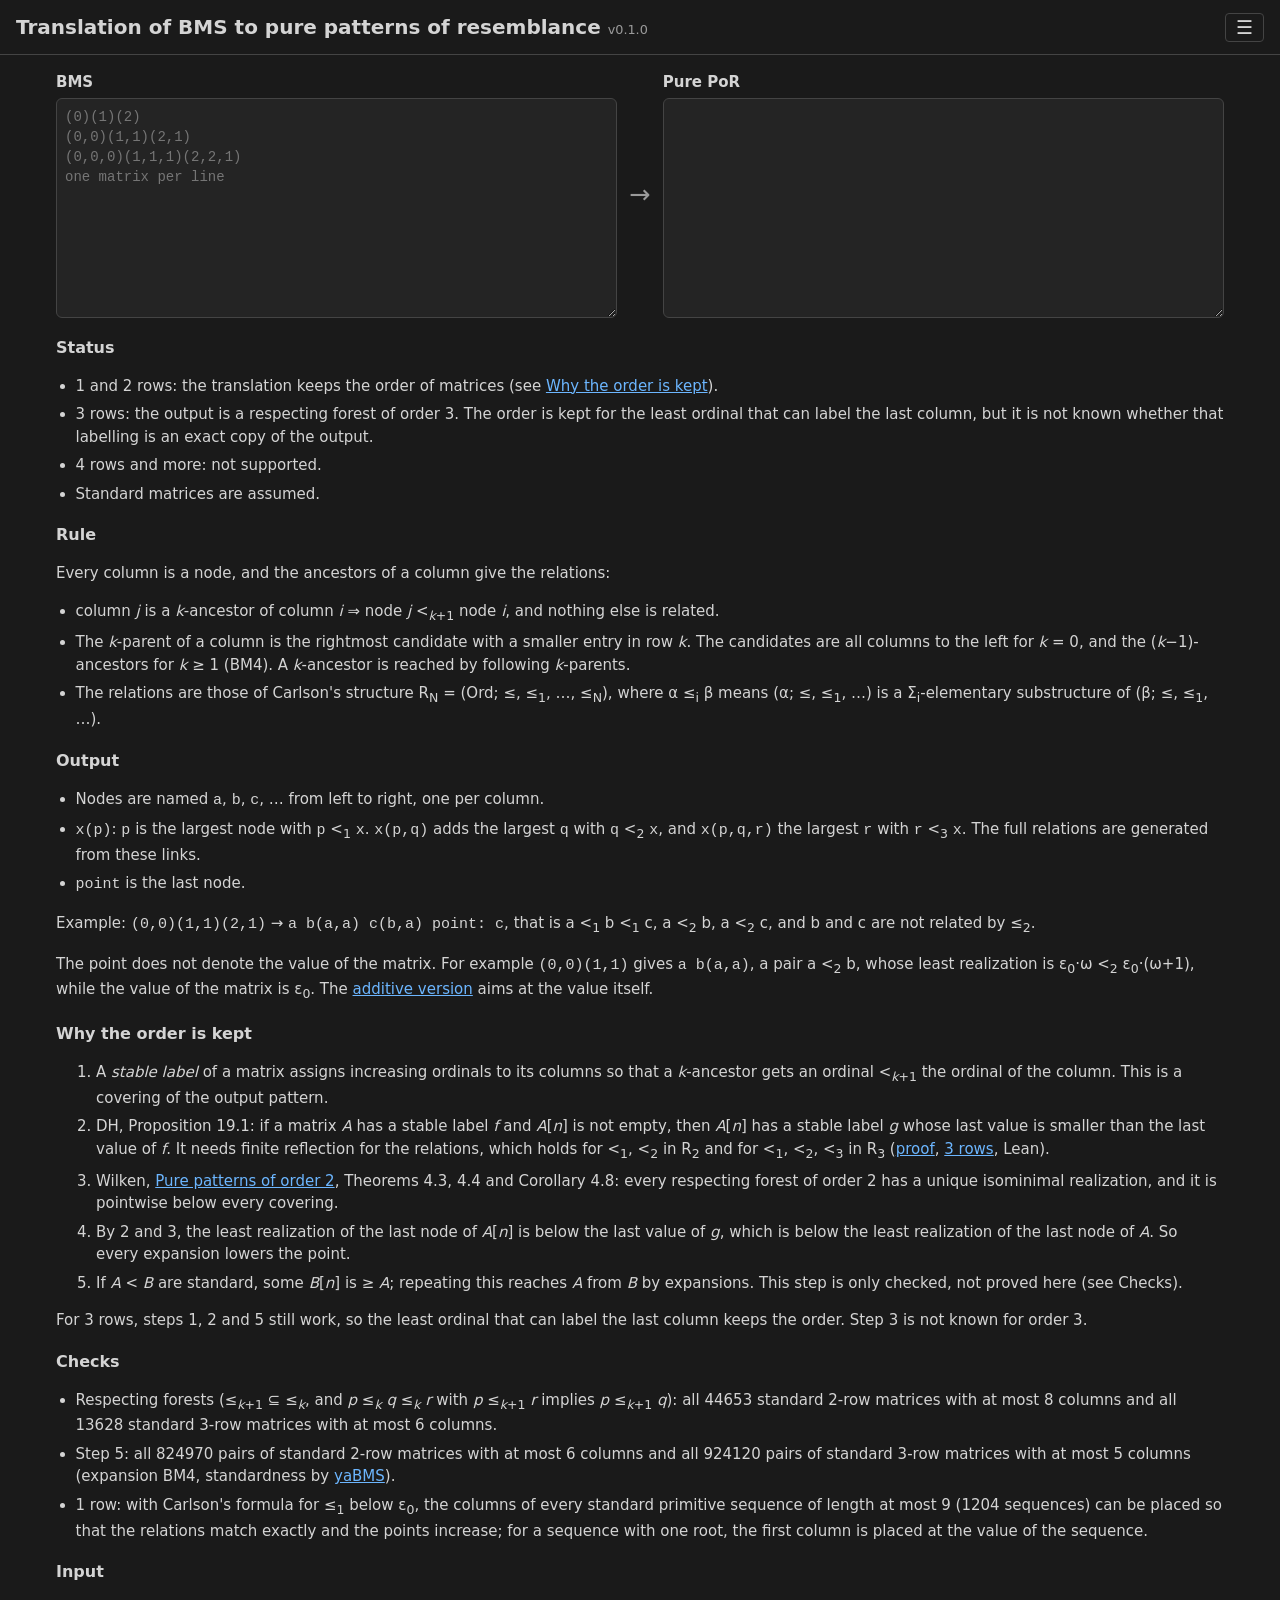
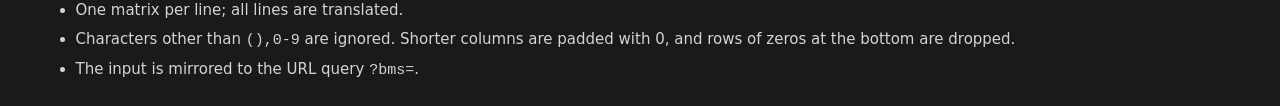
==== por/bms2por/index.html @ 488e183f "por/bms2por: BMS を加算なしの類似パターンに変換するページを追加（v0.1.0） 列をノードにし、k 行目の祖先関係を ≤_{k+1} として読む。 1・2 行で順序が保たれる理由（D" ====
<!DOCTYPE html>
<html lang="en">
<head>
<meta charset="utf-8">
<meta name="viewport" content="width=device-width, initial-scale=1">
<title>Translation of BMS to pure patterns of resemblance</title>
<link rel="stylesheet" href="style.css">
</head>
<body>
<header>
  <h1>Translation of BMS to pure patterns of resemblance <span class="version">v0.1.0</span></h1>
  <div class="menu">
    <button id="menu-btn" class="menu-btn" aria-label="menu" aria-expanded="false">&#9776;</button>
    <div id="menu-panel" class="menu-panel" hidden>
      <label><input type="checkbox" id="opt-dark"> dark mode</label>
      <a href="../bms2apor/">additive version</a>
      <a href="https://github.com/koteitan/bms-elem-pattern">source (GitHub)</a>
    </div>
  </div>
</header>

<main>
  <div class="panes">
    <div class="pane">
      <label for="bms">BMS</label>
      <textarea id="bms" spellcheck="false" placeholder="(0)(1)(2)&#10;(0,0)(1,1)(2,1)&#10;(0,0,0)(1,1,1)(2,2,1)&#10;one matrix per line"></textarea>
    </div>
    <div class="arrow">&rarr;</div>
    <div class="pane">
      <label for="por">Pure PoR</label>
      <textarea id="por" spellcheck="false" readonly></textarea>
    </div>
  </div>

  <section class="notes">
    <h2>Status</h2>
    <ul>
      <li>1 and 2 rows: the translation keeps the order of matrices (see <a href="#order">Why the order is kept</a>).</li>
      <li>3 rows: the output is a respecting forest of order 3. The order is kept for the least ordinal that can
          label the last column, but it is not known whether that labelling is an exact copy of the output.</li>
      <li>4 rows and more: not supported.</li>
      <li>Standard matrices are assumed.</li>
    </ul>

    <h2>Rule</h2>
    <p>Every column is a node, and the ancestors of a column give the relations:</p>
    <ul>
      <li>column <var>j</var> is a <var>k</var>-ancestor of column <var>i</var> &rArr;
          node <var>j</var> &lt;<sub><var>k</var>+1</sub> node <var>i</var>, and nothing else is related.</li>
      <li>The <var>k</var>-parent of a column is the rightmost candidate with a smaller entry in row <var>k</var>.
          The candidates are all columns to the left for <var>k</var> = 0, and the (<var>k</var>&minus;1)-ancestors
          for <var>k</var> &ge; 1 (BM4). A <var>k</var>-ancestor is reached by following <var>k</var>-parents.</li>
      <li>The relations are those of Carlson's structure
          R<sub>N</sub> = (Ord; &le;, &le;<sub>1</sub>, &hellip;, &le;<sub>N</sub>), where
          &alpha; &le;<sub>i</sub> &beta; means (&alpha;; &le;, &le;<sub>1</sub>, &hellip;) is a
          &Sigma;<sub>i</sub>-elementary substructure of (&beta;; &le;, &le;<sub>1</sub>, &hellip;).</li>
    </ul>

    <h2>Output</h2>
    <ul>
      <li>Nodes are named <code>a</code>, <code>b</code>, <code>c</code>, &hellip; from left to right, one per column.</li>
      <li><code>x(p)</code>: <code>p</code> is the largest node with <code>p</code> &lt;<sub>1</sub> <code>x</code>.
          <code>x(p,q)</code> adds the largest <code>q</code> with <code>q</code> &lt;<sub>2</sub> <code>x</code>, and
          <code>x(p,q,r)</code> the largest <code>r</code> with <code>r</code> &lt;<sub>3</sub> <code>x</code>.
          The full relations are generated from these links.</li>
      <li><code>point</code> is the last node.</li>
    </ul>
    <p>Example: <code>(0,0)(1,1)(2,1)</code> &rarr; <code>a b(a,a) c(b,a)   point: c</code>, that is
       a &lt;<sub>1</sub> b &lt;<sub>1</sub> c, a &lt;<sub>2</sub> b, a &lt;<sub>2</sub> c, and b and c are not related by
       &le;<sub>2</sub>.</p>
    <p>The point does not denote the value of the matrix. For example <code>(0,0)(1,1)</code> gives
       <code>a b(a,a)</code>, a pair a &lt;<sub>2</sub> b, whose least realization is
       &epsilon;<sub>0</sub>&middot;&omega; &lt;<sub>2</sub> &epsilon;<sub>0</sub>&middot;(&omega;+1), while the value of the
       matrix is &epsilon;<sub>0</sub>. The <a href="../bms2apor/">additive version</a> aims at the value itself.</p>

    <h2 id="order">Why the order is kept</h2>
    <ol>
      <li>A <em>stable label</em> of a matrix assigns increasing ordinals to its columns so that a
          <var>k</var>-ancestor gets an ordinal &lt;<sub><var>k</var>+1</sub> the ordinal of the column. This is a
          covering of the output pattern.</li>
      <li>DH, Proposition 19.1: if a matrix <var>A</var> has a stable label <var>f</var> and <var>A</var>[<var>n</var>] is not
          empty, then <var>A</var>[<var>n</var>] has a stable label <var>g</var> whose last value is smaller than the last
          value of <var>f</var>. It needs finite reflection for the relations, which holds for &lt;<sub>1</sub>,
          &lt;<sub>2</sub> in R<sub>2</sub> and for &lt;<sub>1</sub>, &lt;<sub>2</sub>, &lt;<sub>3</sub> in R<sub>3</sub>
          (<a href="https://github.com/koteitan/bms-elem-pattern/blob/main/proof/README.md">proof</a>,
          <a href="https://github.com/koteitan/bms-elem-pattern/blob/main/proof/TSS.md">3 rows</a>, Lean).</li>
      <li>Wilken, <a href="https://arxiv.org/abs/1608.08421">Pure patterns of order 2</a>, Theorems 4.3, 4.4 and
          Corollary 4.8: every respecting forest of order 2 has a unique isominimal realization, and it is pointwise
          below every covering.</li>
      <li>By 2 and 3, the least realization of the last node of <var>A</var>[<var>n</var>] is below the last value of
          <var>g</var>, which is below the least realization of the last node of <var>A</var>. So every expansion
          lowers the point.</li>
      <li>If <var>A</var> &lt; <var>B</var> are standard, some <var>B</var>[<var>n</var>] is &ge; <var>A</var>; repeating
          this reaches <var>A</var> from <var>B</var> by expansions. This step is only checked, not proved here (see
          Checks).</li>
    </ol>
    <p>For 3 rows, steps 1, 2 and 5 still work, so the least ordinal that can label the last column keeps the order.
       Step 3 is not known for order 3.</p>

    <h2>Checks</h2>
    <ul>
      <li>Respecting forests (&le;<sub><var>k</var>+1</sub> &sube; &le;<sub><var>k</var></sub>, and
          <var>p</var> &le;<sub><var>k</var></sub> <var>q</var> &le;<sub><var>k</var></sub> <var>r</var> with
          <var>p</var> &le;<sub><var>k</var>+1</sub> <var>r</var> implies <var>p</var> &le;<sub><var>k</var>+1</sub> <var>q</var>):
          all 44653 standard 2-row matrices with at most 8 columns and all 13628 standard 3-row matrices with at most
          6 columns.</li>
      <li>Step 5: all 824970 pairs of standard 2-row matrices with at most 6 columns and all 924120 pairs of standard
          3-row matrices with at most 5 columns (expansion BM4, standardness by
          <a href="https://github.com/koteitan/yaBMS">yaBMS</a>).</li>
      <li>1 row: with Carlson's formula for &le;<sub>1</sub> below &epsilon;<sub>0</sub>, the columns of every standard
          primitive sequence of length at most 9 (1204 sequences) can be placed so that the relations match exactly and
          the points increase; for a sequence with one root, the first column is placed at the value of the sequence.</li>
    </ul>

    <h2>Input</h2>
    <ul>
      <li>One matrix per line; all lines are translated.</li>
      <li>Characters other than <code>(),0-9</code> are ignored. Shorter columns are padded with 0, and rows of zeros at
          the bottom are dropped.</li>
      <li>The input is mirrored to the URL query <code>?bms=</code>.</li>
    </ul>
  </section>
</main>

<script src="bms2por.js"></script>
<script src="main.js"></script>
</body>
</html>
---- por/bms2por/style.css ----
:root {
  color-scheme: dark;
  --bg: #1a1a1a;
  --fg: #d4d4d4;
  --muted: #9a9a9a;
  --box: #242424;
  --border: #444;
  --accent: #6cb6ff;
}
:root.light {
  color-scheme: light;
  --bg: #fafafa;
  --fg: #202020;
  --muted: #666;
  --box: #fff;
  --border: #bbb;
  --accent: #0b5fbf;
}

* { box-sizing: border-box; }
body {
  margin: 0;
  background: var(--bg);
  color: var(--fg);
  font-family: system-ui, -apple-system, "Segoe UI", sans-serif;
  font-size: 15px;
  line-height: 1.5;
}
a { color: var(--accent); }
code { font-family: ui-monospace, Menlo, Consolas, monospace; }

header {
  display: flex;
  align-items: center;
  justify-content: space-between;
  padding: 12px 16px;
  border-bottom: 1px solid var(--border);
}
h1 { font-size: 1.25rem; margin: 0; }
.version { font-size: 0.8rem; font-weight: normal; color: var(--muted); }
h2 { font-size: 1rem; margin: 18px 0 6px; }

.menu { position: relative; }
.menu-btn {
  background: none;
  border: 1px solid var(--border);
  color: var(--fg);
  font-size: 1.2rem;
  padding: 2px 10px;
  border-radius: 4px;
  cursor: pointer;
}
.menu-panel {
  position: absolute;
  right: 0;
  top: 110%;
  background: var(--box);
  border: 1px solid var(--border);
  border-radius: 6px;
  padding: 10px 14px;
  min-width: 220px;
  display: flex;
  flex-direction: column;
  gap: 8px;
  z-index: 10;
  white-space: nowrap;
}
.menu-panel[hidden] { display: none; }

main { padding: 16px; max-width: 1200px; margin: 0 auto; }

.panes {
  display: flex;
  gap: 12px;
  align-items: stretch;
}
.pane { flex: 1; display: flex; flex-direction: column; min-width: 0; }
.pane label { font-weight: 600; margin-bottom: 4px; }
.arrow { align-self: center; font-size: 1.6rem; color: var(--muted); }
textarea {
  width: 100%;
  min-height: 220px;
  resize: vertical;
  background: var(--box);
  color: var(--fg);
  border: 1px solid var(--border);
  border-radius: 6px;
  padding: 8px;
  font-family: ui-monospace, Menlo, Consolas, monospace;
  font-size: 14px;
  line-height: 1.45;
  white-space: pre;
  overflow: auto;
}
textarea[readonly] { color: var(--fg); }

.notes { color: var(--fg); }
.notes ul { padding-left: 1.3em; }
.notes li { margin-bottom: 6px; }

@media (max-width: 720px) {
  .panes { flex-direction: column; }
  .arrow { transform: rotate(90deg); }
}
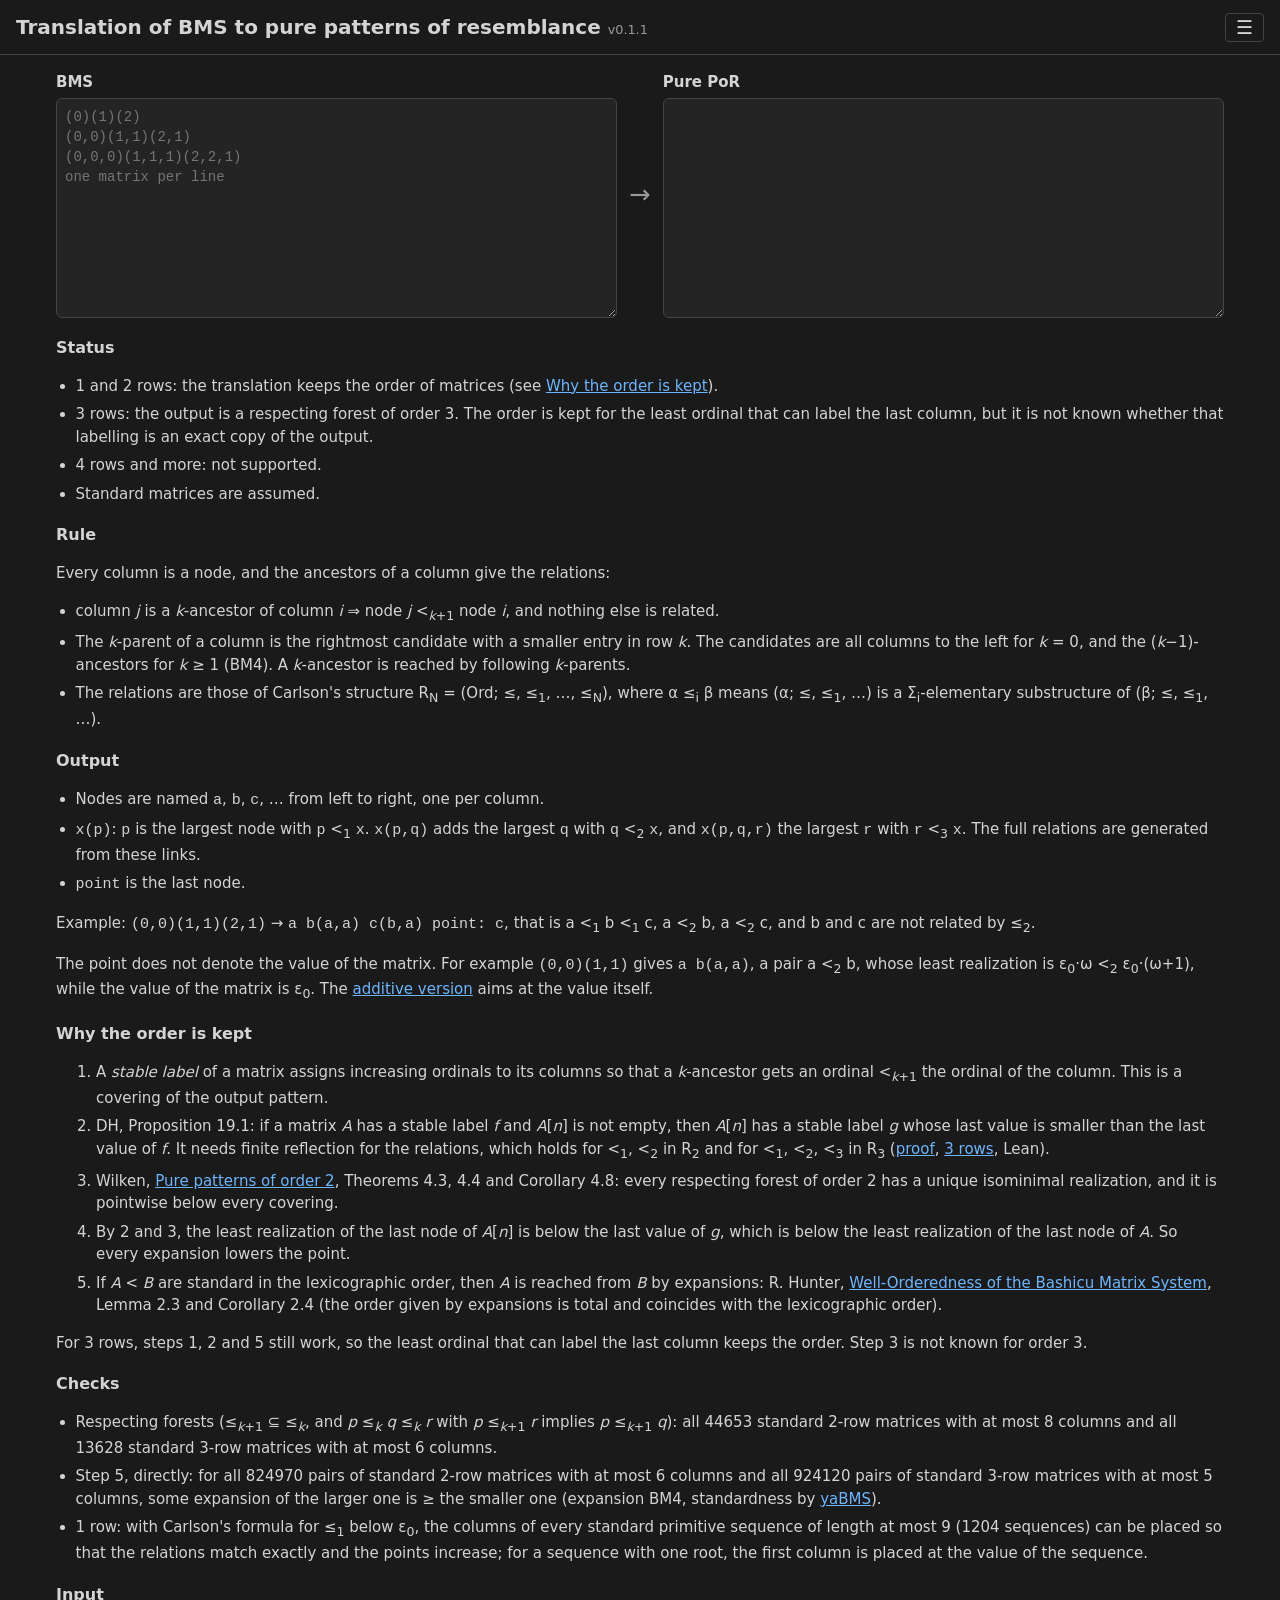
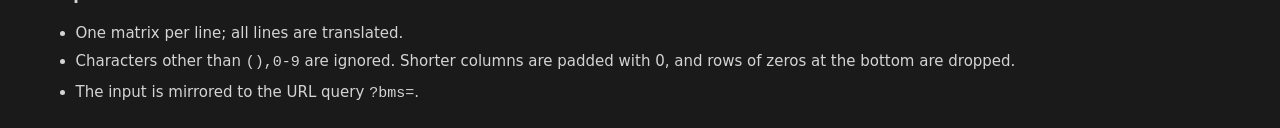
==== commit 464c577d: "por/bms2por: 手順 5 の根拠を Hunter の Lemma 2.3・Corollary 2.4 にする（v0.1.1） 展開で定まる順序が辞書式順序と一致することは Hunter が示" ====
--- a/por/bms2por/index.html
+++ b/por/bms2por/index.html
@@ -8,7 +8,7 @@
 </head>
 <body>
 <header>
-  <h1>Translation of BMS to pure patterns of resemblance <span class="version">v0.1.0</span></h1>
+  <h1>Translation of BMS to pure patterns of resemblance <span class="version">v0.1.1</span></h1>
   <div class="menu">
     <button id="menu-btn" class="menu-btn" aria-label="menu" aria-expanded="false">&#9776;</button>
     <div id="menu-panel" class="menu-panel" hidden>
@@ -90,9 +90,10 @@
       <li>By 2 and 3, the least realization of the last node of <var>A</var>[<var>n</var>] is below the last value of
           <var>g</var>, which is below the least realization of the last node of <var>A</var>. So every expansion
           lowers the point.</li>
-      <li>If <var>A</var> &lt; <var>B</var> are standard, some <var>B</var>[<var>n</var>] is &ge; <var>A</var>; repeating
-          this reaches <var>A</var> from <var>B</var> by expansions. This step is only checked, not proved here (see
-          Checks).</li>
+      <li>If <var>A</var> &lt; <var>B</var> are standard in the lexicographic order, then <var>A</var> is reached from
+          <var>B</var> by expansions: R. Hunter, <a href="https://arxiv.org/abs/2307.04606">Well-Orderedness of the
+          Bashicu Matrix System</a>, Lemma 2.3 and Corollary 2.4 (the order given by expansions is total and coincides
+          with the lexicographic order).</li>
     </ol>
     <p>For 3 rows, steps 1, 2 and 5 still work, so the least ordinal that can label the last column keeps the order.
        Step 3 is not known for order 3.</p>
@@ -104,8 +105,9 @@
           <var>p</var> &le;<sub><var>k</var>+1</sub> <var>r</var> implies <var>p</var> &le;<sub><var>k</var>+1</sub> <var>q</var>):
           all 44653 standard 2-row matrices with at most 8 columns and all 13628 standard 3-row matrices with at most
           6 columns.</li>
-      <li>Step 5: all 824970 pairs of standard 2-row matrices with at most 6 columns and all 924120 pairs of standard
-          3-row matrices with at most 5 columns (expansion BM4, standardness by
+      <li>Step 5, directly: for all 824970 pairs of standard 2-row matrices with at most 6 columns and all 924120 pairs of
+          standard 3-row matrices with at most 5 columns, some expansion of the larger one is &ge; the smaller one
+          (expansion BM4, standardness by
           <a href="https://github.com/koteitan/yaBMS">yaBMS</a>).</li>
       <li>1 row: with Carlson's formula for &le;<sub>1</sub> below &epsilon;<sub>0</sub>, the columns of every standard
           primitive sequence of length at most 9 (1204 sequences) can be placed so that the relations match exactly and
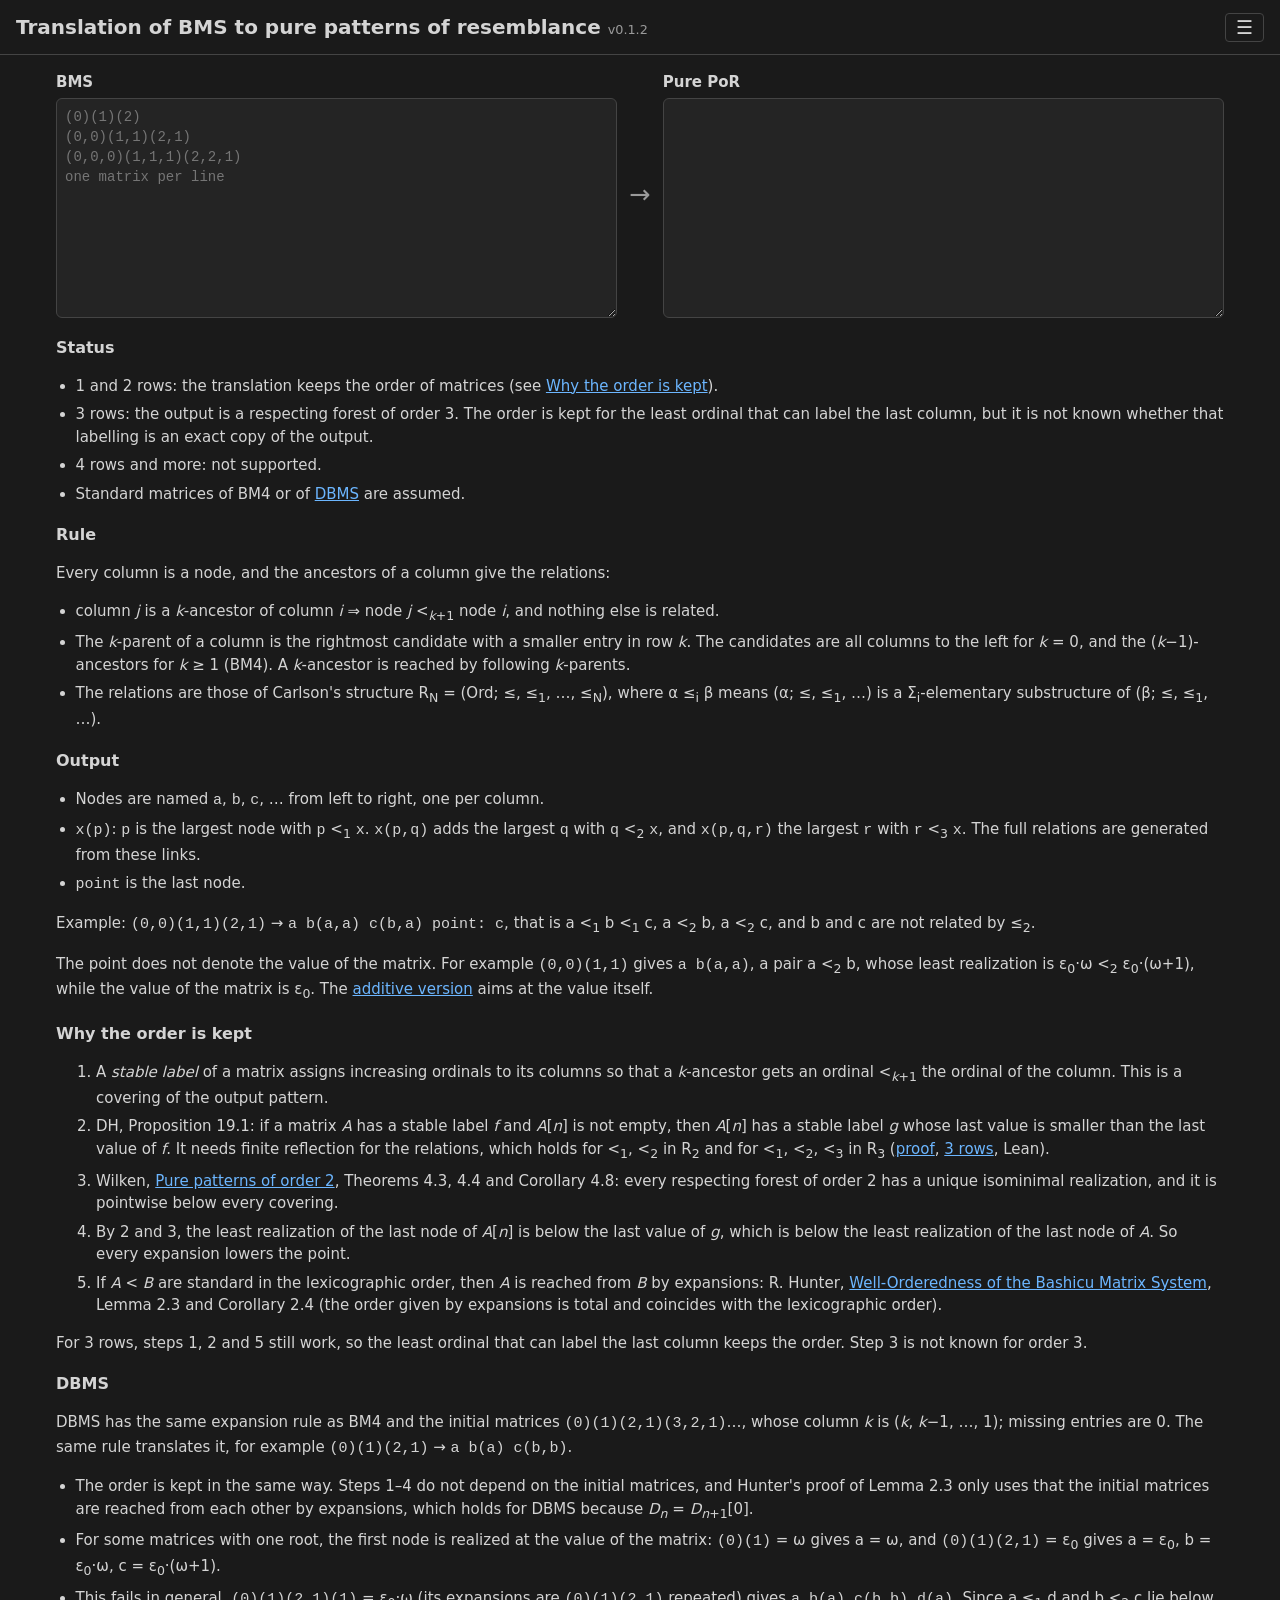
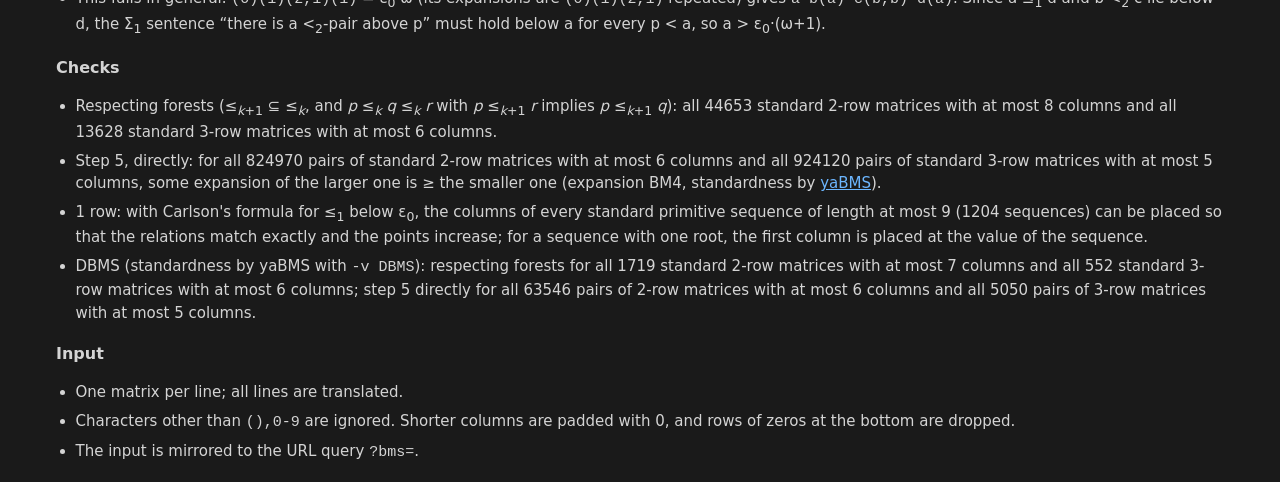
==== commit 2c147d32: "por/bms2por: DBMS の節を足す（v0.1.2） 同じ規則で DBMS も訳せ、順序が保たれる証明もそのまま使えることを書いた。 根の実現が値になる例（ω、ε0）と、ならない例（(0)(" ====
--- a/por/bms2por/index.html
+++ b/por/bms2por/index.html
@@ -8,7 +8,7 @@
 </head>
 <body>
 <header>
-  <h1>Translation of BMS to pure patterns of resemblance <span class="version">v0.1.1</span></h1>
+  <h1>Translation of BMS to pure patterns of resemblance <span class="version">v0.1.2</span></h1>
   <div class="menu">
     <button id="menu-btn" class="menu-btn" aria-label="menu" aria-expanded="false">&#9776;</button>
     <div id="menu-panel" class="menu-panel" hidden>
@@ -39,7 +39,7 @@
       <li>3 rows: the output is a respecting forest of order 3. The order is kept for the least ordinal that can
           label the last column, but it is not known whether that labelling is an exact copy of the output.</li>
       <li>4 rows and more: not supported.</li>
-      <li>Standard matrices are assumed.</li>
+      <li>Standard matrices of BM4 or of <a href="#dbms">DBMS</a> are assumed.</li>
     </ul>
 
     <h2>Rule</h2>
@@ -98,6 +98,24 @@
     <p>For 3 rows, steps 1, 2 and 5 still work, so the least ordinal that can label the last column keeps the order.
        Step 3 is not known for order 3.</p>
 
+    <h2 id="dbms">DBMS</h2>
+    <p>DBMS has the same expansion rule as BM4 and the initial matrices
+       <code>(0)(1)(2,1)(3,2,1)</code>&hellip;, whose column <var>k</var> is (<var>k</var>, <var>k</var>&minus;1, &hellip;, 1);
+       missing entries are 0. The same rule translates it, for example <code>(0)(1)(2,1)</code> &rarr;
+       <code>a b(a) c(b,b)</code>.</p>
+    <ul>
+      <li>The order is kept in the same way. Steps 1&ndash;4 do not depend on the initial matrices, and Hunter's proof of
+          Lemma 2.3 only uses that the initial matrices are reached from each other by expansions, which holds for DBMS
+          because <var>D</var><sub><var>n</var></sub> = <var>D</var><sub><var>n</var>+1</sub>[0].</li>
+      <li>For some matrices with one root, the first node is realized at the value of the matrix:
+          <code>(0)(1)</code> = &omega; gives a = &omega;, and <code>(0)(1)(2,1)</code> = &epsilon;<sub>0</sub> gives
+          a = &epsilon;<sub>0</sub>, b = &epsilon;<sub>0</sub>&middot;&omega;, c = &epsilon;<sub>0</sub>&middot;(&omega;+1).</li>
+      <li>This fails in general. <code>(0)(1)(2,1)(1)</code> = &epsilon;<sub>0</sub>&middot;&omega; (its expansions are
+          <code>(0)(1)(2,1)</code> repeated) gives <code>a b(a) c(b,b) d(a)</code>. Since a &le;<sub>1</sub> d and
+          b &lt;<sub>2</sub> c lie below d, the &Sigma;<sub>1</sub> sentence &ldquo;there is a &lt;<sub>2</sub>-pair above
+          p&rdquo; must hold below a for every p &lt; a, so a &gt; &epsilon;<sub>0</sub>&middot;(&omega;+1).</li>
+    </ul>
+
     <h2>Checks</h2>
     <ul>
       <li>Respecting forests (&le;<sub><var>k</var>+1</sub> &sube; &le;<sub><var>k</var></sub>, and
@@ -112,6 +130,10 @@
       <li>1 row: with Carlson's formula for &le;<sub>1</sub> below &epsilon;<sub>0</sub>, the columns of every standard
           primitive sequence of length at most 9 (1204 sequences) can be placed so that the relations match exactly and
           the points increase; for a sequence with one root, the first column is placed at the value of the sequence.</li>
+      <li>DBMS (standardness by yaBMS with <code>-v DBMS</code>): respecting forests for all 1719 standard 2-row matrices
+          with at most 7 columns and all 552 standard 3-row matrices with at most 6 columns; step 5 directly for all
+          63546 pairs of 2-row matrices with at most 6 columns and all 5050 pairs of 3-row matrices with at most 5
+          columns.</li>
     </ul>
 
     <h2>Input</h2>
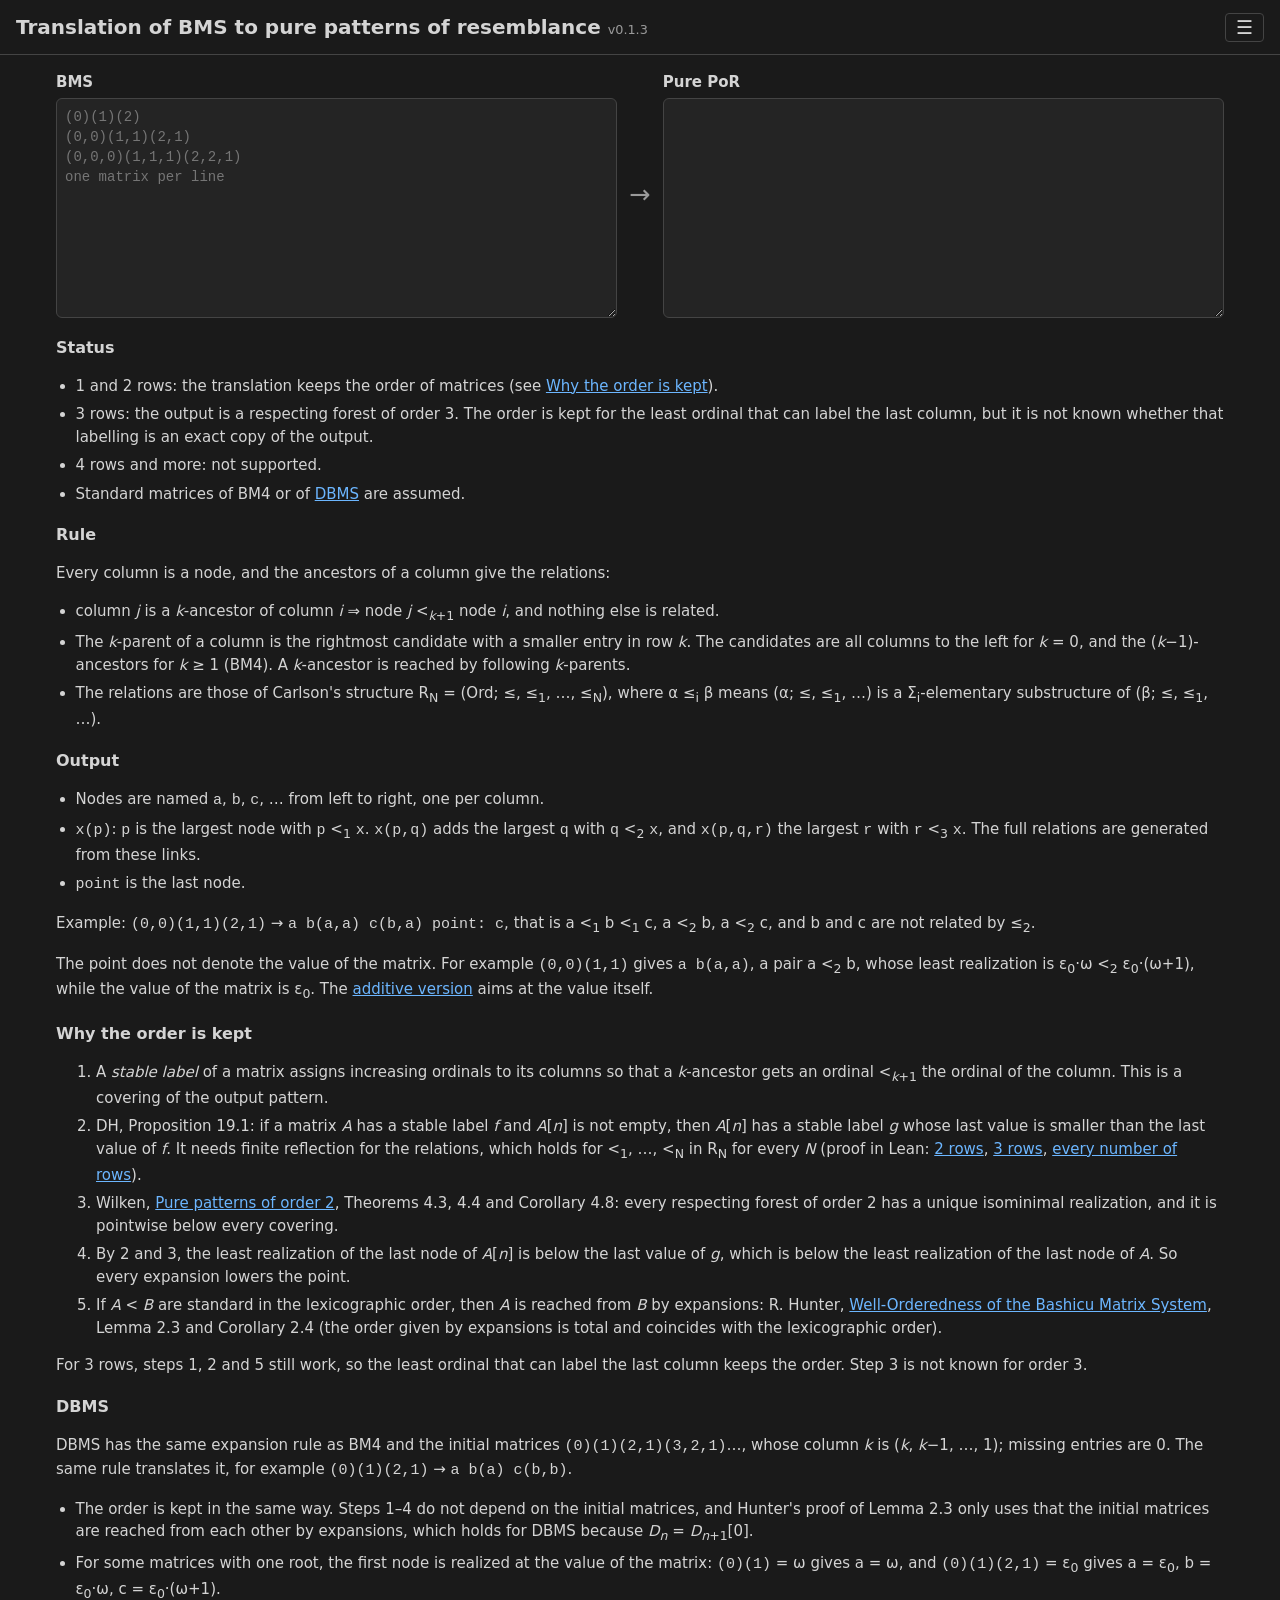
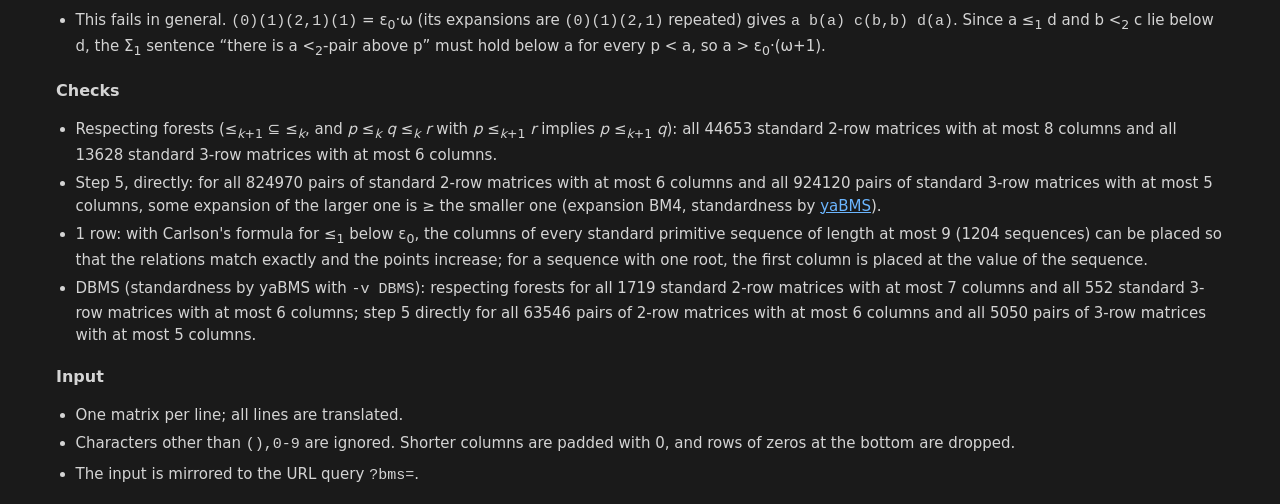
==== commit 66576c6b: "proof: 文書を pss/tss/bms に分け、すべての行数の証明ノートを足す - proof/README*.md と番号つきノートを proof/pss/ へ、proof/TSS.md を " ====
--- a/por/bms2por/index.html
+++ b/por/bms2por/index.html
@@ -8,7 +8,7 @@
 </head>
 <body>
 <header>
-  <h1>Translation of BMS to pure patterns of resemblance <span class="version">v0.1.2</span></h1>
+  <h1>Translation of BMS to pure patterns of resemblance <span class="version">v0.1.3</span></h1>
   <div class="menu">
     <button id="menu-btn" class="menu-btn" aria-label="menu" aria-expanded="false">&#9776;</button>
     <div id="menu-panel" class="menu-panel" hidden>
@@ -80,10 +80,11 @@
           covering of the output pattern.</li>
       <li>DH, Proposition 19.1: if a matrix <var>A</var> has a stable label <var>f</var> and <var>A</var>[<var>n</var>] is not
           empty, then <var>A</var>[<var>n</var>] has a stable label <var>g</var> whose last value is smaller than the last
-          value of <var>f</var>. It needs finite reflection for the relations, which holds for &lt;<sub>1</sub>,
-          &lt;<sub>2</sub> in R<sub>2</sub> and for &lt;<sub>1</sub>, &lt;<sub>2</sub>, &lt;<sub>3</sub> in R<sub>3</sub>
-          (<a href="https://github.com/koteitan/bms-elem-pattern/blob/main/proof/README.md">proof</a>,
-          <a href="https://github.com/koteitan/bms-elem-pattern/blob/main/proof/TSS.md">3 rows</a>, Lean).</li>
+          value of <var>f</var>. It needs finite reflection for the relations, which holds for &lt;<sub>1</sub>, &hellip;,
+          &lt;<sub>N</sub> in R<sub>N</sub> for every <var>N</var>
+          (proof in Lean: <a href="https://github.com/koteitan/bms-elem-pattern/blob/main/proof/pss/README-en.md">2 rows</a>,
+          <a href="https://github.com/koteitan/bms-elem-pattern/blob/main/proof/tss/README-en.md">3 rows</a>,
+          <a href="https://github.com/koteitan/bms-elem-pattern/blob/main/proof/bms/README-en.md">every number of rows</a>).</li>
       <li>Wilken, <a href="https://arxiv.org/abs/1608.08421">Pure patterns of order 2</a>, Theorems 4.3, 4.4 and
           Corollary 4.8: every respecting forest of order 2 has a unique isominimal realization, and it is pointwise
           below every covering.</li>
